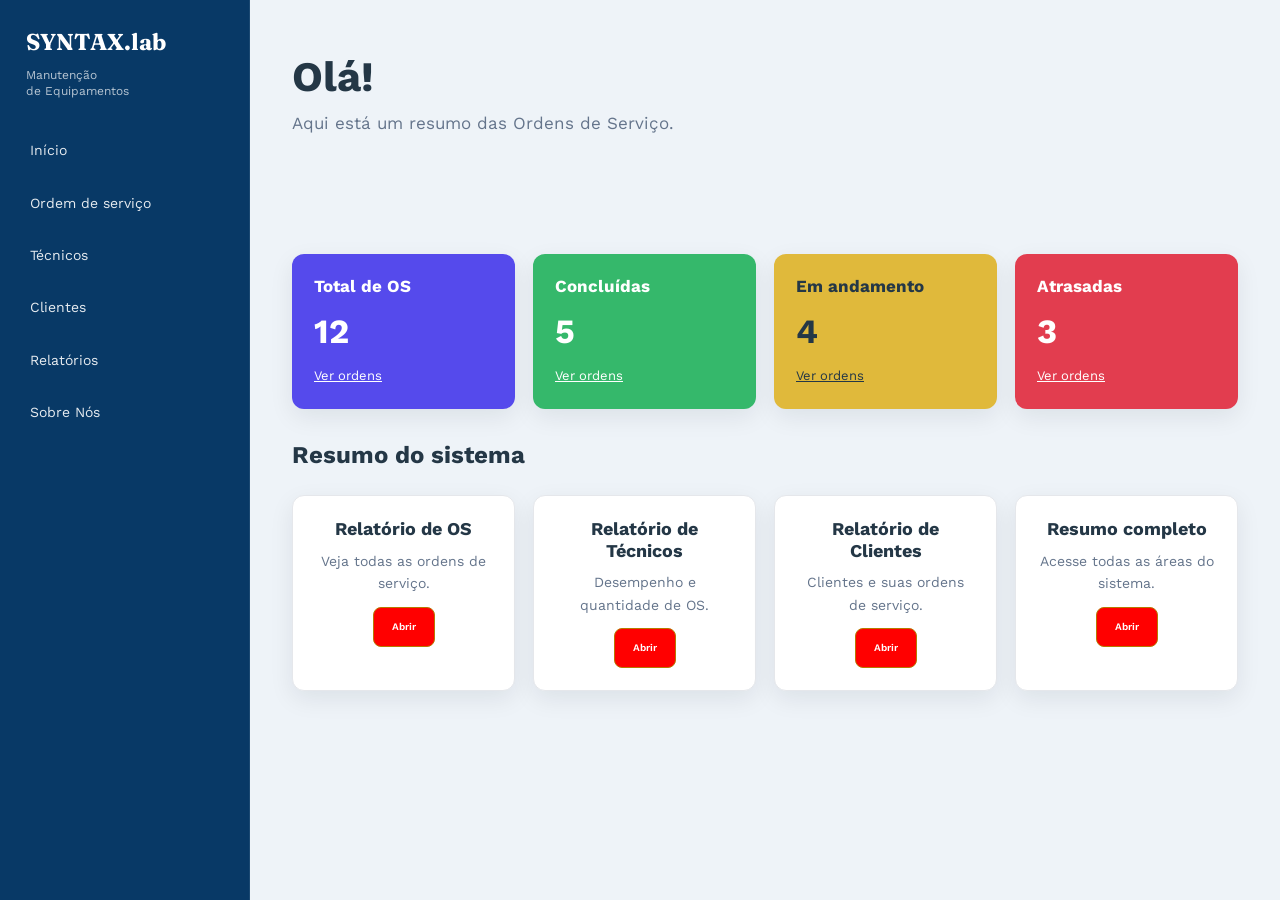
==== backend/inicio.html @ 2d95d5c1 "antes das mudanças" ====
<!DOCTYPE html>
<html lang="pt-br">
<head>
    <meta charset="UTF-8">
    <meta name="viewport" content="width=device-width, initial-scale=1.0">
    <title>SYNTAX.lab — Início</title>
    <link rel="stylesheet" href="style.css">
    <link rel="preconnect" href="https://fonts.googleapis.com">
    <link rel="preconnect" href="https://fonts.gstatic.com" crossorigin>
    <link href="https://fonts.googleapis.com/css2?family=Fraunces:ital,opsz,wght@0,9..144,100..900;1,9..144,100..900&family=Work+Sans:ital,wght@0,100..900;1,100..900&display=swap" rel="stylesheet">
</head>
<body>
<header class="topo">
    <div class="topo-conteudo">
        <nav class="menu">
            <a href="inicio.html" class="marca">SYNTAX.lab</a>
            <p>Manutenção<br>de Equipamentos</p>
            <a href="inicio.html">Início</a>
            <a href="ordem.html">Ordem de serviço</a>
            <a href="tecnicos.html">Técnicos</a>
            <a href="clientes.html">Clientes</a>
            <a href="relatorios.html">Relatórios</a>
            <a href="sobre.html">Sobre Nós</a>
        </nav>
    </div>
</header>

<section class="hero">
    <div class="hero-texto">
        <h1>Olá!</h1>
        <p>Aqui está um resumo das Ordens de Serviço.</p>
    </div>
</section>

<main>
    <section class="cards-resumo">
        <article class="card1">
            <h2>Total de OS</h2>
            <h3>12</h3>
            <a href="ordem.html">Ver ordens</a>
        </article>

        <article class="card2">
            <h2>Concluídas</h2>
            <h3>5</h3>
            <a href="ordem.html">Ver ordens</a>
        </article>

        <article class="card3">
            <h2>Em andamento</h2>
            <h3>4</h3>
            <a href="ordem.html">Ver ordens</a>
        </article>

        <article class="card4">
            <h2>Atrasadas</h2>
            <h3>3</h3>
            <a href="ordem.html">Ver ordens</a>
        </article>
    </section>

    <section class="secao-titulo">
        <h2>Resumo do sistema</h2>
    </section>

    <div class="cards">
        <article class="card">
            <h2>Relatório de OS</h2>
            <p>Veja todas as ordens de serviço.</p>
            <a href="relatorios.html" class="botao botao-contorno">Abrir</a>
        </article>

        <article class="card">
            <h2>Relatório de Técnicos</h2>
            <p>Desempenho e quantidade de OS.</p>
            <a href="tecnicos.html" class="botao botao-contorno">Abrir</a>
        </article>

        <article class="card">
            <h2>Relatório de Clientes</h2>
            <p>Clientes e suas ordens de serviço.</p>
            <a href="clientes.html" class="botao botao-contorno">Abrir</a>
        </article>

        <article class="card">
            <h2>Resumo completo</h2>
            <p>Acesse todas as áreas do sistema.</p>
            <a href="relatorios.html" class="botao botao-contorno">Abrir</a>
        </article>
    </div>
</main>

</body>
</html>
---- backend/style.css ----
/* =========================================================
   WEB-OS — ESTILO PRINCIPAL
   ========================================================= */

:root {
    --cor-texto: #243746;
    --cor-texto-suave: #64748b;
    --cor-fundo: #eef3f8;
    --cor-branco: #ffffff;

    --cor-primaria: #1794c5;
    --cor-primaria-escura: #0b6f99;
    --cor-menu: #083966;

    --cor-sucesso: #168653;
    --cor-sucesso-fundo: #d5f5e3;

    --cor-andamento: #b77900;
    --cor-andamento-fundo: #fff0c2;

    --cor-pendente: #475569;
    --cor-pendente-fundo: #e2e8f0;

    --cor-perigo: #dc3545;
    --cor-perigo-fundo: #fde2e5;

    --cor-linha: #e5e7eb;

    --sombra: 0 8px 24px rgba(15, 23, 42, 0.08);
    --sombra-hover: 0 14px 30px rgba(15, 23, 42, 0.13);

    --raio: 12px;
    --transicao: 0.2s ease;
}

/* =========================
   RESET (Corrigido o hífen para asterisco *)
   ========================= */

* {
    margin: 0;
    padding: 0;
    box-sizing: border-box;
}

html {
    scroll-behavior: smooth;
}

body {
    min-height: 100vh;
    font-family: "Work Sans", "Poppins", Arial, sans-serif;
    color: var(--cor-texto);
    background: var(--cor-fundo);
    line-height: 1.6;
    margin-left: 250px; /* Ajustado para bater certo com os 250px do .topo */
}

/* Espaçamento para a nova secção de detalhes */
.detalhes-secao {
    margin-top: 48px;
}
a {
    color: inherit;
    text-decoration: none;
}

button,
input,
select,
textarea {
    font: inherit;
}

img {
    max-width: 100%;
    display: block;
}

h1,
h2,
h3,
h4 {
    line-height: 1.2;
}

p {
    color: var(--cor-texto-suave);
}

/* =========================
   MENU LATERAL
   ========================= */

.topo {
    position: fixed;
    inset: 0 auto 0 0;
    width: 250px;
    height: 100vh;
    padding: 20px 16px;
    background: var(--cor-menu);
    color: #fff;
    border-right: 1px solid rgba(255,255,255,0.08);
    z-index: 1000;
}

.topo-conteudo {
    width: 100%;
    height: 100%;
}

.menu {
    display: flex;
    flex-direction: column;
    gap: 6px;
}

.marca {
    display: block;
    padding: 4px 10px 0;
    font-family: "Fraunces", Georgia, serif;
    font-size: 23px;
    font-weight: 700;
    color: #fff;
}

.menu > p {
    padding: 0 10px 22px;
    color: rgba(255,255,255,0.7);
    font-size: 12px;
    line-height: 1.35;
}

.menu > a:not(.marca) {
    display: block;
    padding: 12px 14px;
    border-radius: 9px;
    color: rgba(255,255,255,0.9);
    font-size: 14px;
    transition: background var(--transicao), transform var(--transicao);
}

.menu > a:not(.marca):hover {
    background: rgba(255,255,255,0.1);
    transform: translateX(4px);
}

/* =========================
   CONTEÚDO
   ========================= */

main,
.pagina {
    width: 100%;
    max-width: 1180px;
    margin: 0 auto;
    padding: 42px;
}
h5 {
    font-size: medium;
    background-color: #f5d8db;
    font-family: 'Segoe UI', Tahoma, Geneva, Verdana, sans-serif;
}
h4 {
    font-size: small;
    font-family: Cambria, Cochin, Georgia, Times, 'Times New Roman', serif;
}

.hero {
    width: 100%;
    max-width: 1180px;
    margin: 0 auto;
    padding: 52px 42px 25px;
}

.hero-texto {
    width: 100%;
}

.hero h1,
.hero h2,
.pagina > h1 {
    margin-bottom: 8px;
    font-size: clamp(28px, 4vw, 42px);
    color: var(--cor-texto);
}

.hero p,
.pagina > p {
    margin-bottom: 24px;
    font-size: 17px;
}

.secao-titulo {
    display: flex;
    align-items: center;
    justify-content: space-between;
    gap: 15px;
    margin: 30px 0 12px;
}

.secao-titulo h2,
.secao-titulo h3 {
    color: var(--cor-texto);
}

/* =========================
   BOTÕES
   ========================= */

.botao,
.botao-menu,
.entrar {
    background-color: #316950;
    display: inline-flex;
    align-items: center;
    justify-content: center;
    border: 0;
    border-radius: 8px;
    cursor: pointer;
    font-size: 10px;
    font-weight: 600;
    transition: transform var(--transicao), background var(--transicao), box-shadow var(--transicao);
}


.botao {
    padding: 11px 18px;
}

.botao:hover,
.botao-menu:hover,
.entrar:hover {
    transform: translateY(-2px);
    
}

.botao-menu {
    padding: 11px 18px;
    background: var(--cor-primaria);
    color: #fff;
    box-shadow: 0 4px 12px rgba(23,148,197,0.18);
}

.botao-menu:hover {
    background: var(--cor-primaria-escura);
}

.botao-preenchido {
    background: var(--cor-primaria);
    color: #fff;
}
.botao-contorno {
    border: 1px solid var(--cor-andamento);
    background-color: #ff0000;
    color: white;
}
.botao-claro {
    background: #e7f5fb;
    color: var(--cor-primaria-escura);
}

/* =========================
   CARDS DE RESUMO
   ========================= */

.cards-resumo {
    display: grid;
    grid-template-columns: repeat(4, minmax(0, 1fr));
    gap: 18px;
    margin: 25px 0 32px;
}

.card1,
.card2,
.card3,
.card4 {
    min-height: 155px;
    padding: 22px;
    border-radius: var(--raio);
    color: #fff;
    box-shadow: var(--sombra);
    transition: transform var(--transicao), box-shadow var(--transicao);
}

.card1 { background: #554aec; }
.card2 { background: #35b86b; }
.card3 { background: #e0b93b; color: #243746; }
.card4 { background: #e23d4f; }

.card1:hover,
.card2:hover,
.card3:hover,
.card4:hover {
    transform: translateY(-5px);
    box-shadow: var(--sombra-hover);
}

.card1 h2,
.card2 h2,
.card3 h2,
.card4 h2 {
    font-size: 17px;
    margin-bottom: 15px;
}

.card1 h3,
.card2 h3,
.card3 h3,
.card4 h3,
.card1 h4,
.card2 h4,
.card3 h4,
.card4 h4 {
    font-size: 34px;
    margin-bottom: 10px;
}

.card1 a,
.card2 a,
.card3 a,
.card4 a {
    display: inline-block;
    color: inherit;
    font-size: 13px;
    text-decoration: underline;
}

/* =========================
   CARDS DE RELATÓRIOS
   ========================= */

.cards {
    display: grid;
    grid-template-columns: repeat(4, minmax(0, 1fr));
    gap: 18px;
    width: 100%;
    margin-top: 25px;
}

.card {
    padding: 22px;
    min-height: 145px;
    background: var(--cor-branco);
    border: 1px solid var(--cor-linha);
    border-radius: var(--raio);
    text-align: center;
    box-shadow: var(--sombra);
    transition: transform var(--transicao), box-shadow var(--transicao);
}

.card:hover {
    transform: translateY(-4px);
    box-shadow: var(--sombra-hover);
}

.card h2 {
    margin-bottom: 10px;
    color: var(--cor-texto);
    font-size: 18px;
}

.card p {
    margin-bottom: 12px;
    font-size: 14px;
}

/* =========================
   BLOCO
   ========================= */

.block {
    width: 100%;
    margin: 20px 0;
    padding: 22px;
    background: var(--cor-branco);
    border: 1px solid var(--cor-linha);
    border-radius: var(--raio);
    box-shadow: var(--sombra);
}

.block h2,
.block h3 {
    margin-bottom: 16px;
}

/* =========================
   TABELAS
   ========================= */

.tabela-wrapper {
    width: 100%;
    overflow-x: auto;
}

table {
    width: 100%;
    min-width: 650px;
    border-collapse: collapse;
    background: #fff;
    overflow: hidden;
}

th {
    padding: 13px;
    background: #e8eef4;
    color: var(--cor-texto);
    text-align: left;
    font-size: 13px;
    font-weight: 700;
}

td {
    padding: 13px;
    border-bottom: 1px solid #edf0f2;
    color: #475569;
    font-size: 14px;
}

tr:last-child td {
    border-bottom: 0;
}

tr:hover td {
    background: #f8fafc;
}

/* =========================
   STATUS
   ========================= */

.andamento,
.concluida,
.pendente {
    display: inline-flex;
    align-items: center;
    padding: 5px 10px;
    border-radius: 999px;
    font-size: 12px;
    font-weight: 700;
}

.andamento {
    background: var(--cor-andamento-fundo);
    color: var(--cor-andamento);
}

.concluida {
    background: var(--cor-sucesso-fundo);
    color: var(--cor-sucesso);
}

.pendente {
    background: var(--cor-pendente-fundo);
    color: var(--cor-pendente);
}

/* =========================
   PESQUISA E FILTROS
   ========================= */

.filtros {
    display: flex;
    flex-wrap: wrap;
    gap: 12px;
    margin: 22px 0;
}

.filtros input,
.filtros select,
.pesquisa input,
.pesquisa select {
    min-height: 42px;
    padding: 9px 12px;
    border: 1px solid #d5dce3;
    border-radius: 8px;
    background: #fff;
    color: var(--cor-texto);
    outline: none;
}

.filtros input {
    flex: 1 1 320px;
}

.filtros input:focus,
.filtros select:focus {
    border-color: var(--cor-primaria);
    box-shadow: 0 0 0 3px rgba(23,148,197,0.12);
}

/* =========================
   FORMULÁRIOS
   ========================= */

.formulario {
    display: grid;
    gap: 18px;
}

.form-grid {
    display: grid;
    grid-template-columns: repeat(2, minmax(0, 1fr));
    gap: 18px;
}

.campo {
    display: flex;
    flex-direction: column;
    gap: 7px;
}

.campo label {
    color: var(--cor-texto);
    font-size: 14px;
    font-weight: 600;
}

.campo input,
.campo select,
.campo textarea {
    width: 100%;
    padding: 11px 12px;
    border: 1px solid #d5dce3;
    border-radius: 8px;
    background: #fff;
    color: var(--cor-texto);
    outline: none;
}

.campo input:focus,
.campo select:focus,
.campo textarea:focus {
    border-color: var(--cor-primaria);
    box-shadow: 0 0 0 3px rgba(23,148,197,0.12);
}

.campo textarea {
    min-height: 110px;
    resize: vertical;
}

.form-acoes {
    display: flex;
    flex-wrap: wrap;
    gap: 12px;
    margin-top: 5px;
}

.aviso {
    padding: 12px 15px;
    border-radius: 8px;
    background: #fff8df;
    border: 1px solid #f1df9d;
    color: #755b00;
    font-size: 14px;
}

/* =========================
   LOGIN
   ========================= */

.pagina-login {
    min-height: 100vh;
    margin-left: 0;
    display: grid;
    place-items: center;
    padding: 30px 18px;
    background: linear-gradient(135deg, #eef6fb, #e7edff);
}

.login-container {
    width: min(100%, 430px);
}

.login-cabecalho {
    margin-bottom: 22px;
    text-align: center;
}

.login-cabecalho h1 {
    margin-bottom: 8px;
    color: var(--cor-menu);
    font-family: "Fraunces", Georgia, serif;
    font-size: 38px;
}

.login-cabecalho p {
    max-width: none;
    font-size: 15px;
}

.login-card {
    padding: 24px;
    background: #fff;
    border: 1px solid var(--cor-linha);
    border-radius: 16px;
    box-shadow: var(--sombra-hover);
}

.login-card .formulario {
    gap: 14px;
}

.login-card .campo {
    gap: 5px;
}

.login-card .campo input,
.login-card .campo select {
    padding: 9px 11px;
}

.login-card .form-acoes {
    align-items: center;
    gap: 16px;
    margin-top: 10px;
}

.login-card .link-senha,
.login-card .login-cadastro a {
    color: var(--cor-primaria-escura);
    font-size: 13px;
    text-decoration: underline;
}

.login-card .login-cadastro {
    margin-top: 0;
    text-align: center;
    font-size: 13px;
}

.entrar {
    padding: 11px 20px;
    background: var(--cor-primaria);
    color: #fff;
}

/* =========================
   RESPONSIVIDADE
   ========================= */

@media (max-width: 1000px) {
    body {
        margin-left: 0;
    }

    .topo {
        position: relative;
        width: 100%;
        height: auto;
        padding: 14px;
    }

    .menu {
        flex-direction: row;
        flex-wrap: wrap;
        align-items: center;
    }

    .menu > p {
        display: none;
    }

    .menu > a:not(.marca) {
        padding: 9px 11px;
    }

    .marca {
        margin-right: auto;
    }

    .hero,
    main,
    .pagina {
        padding: 30px 22px;
    }

    .cards-resumo,
    .cards {
        grid-template-columns: repeat(2, minmax(0, 1fr));
    }
}

@media (max-width: 650px) {
    .hero,
    main,
    .pagina {
        padding: 24px 15px;
    }

    .menu {
        flex-direction: column;
        align-items: stretch;
    }

    .marca {
        margin-right: 0;
    }

    .menu > a:not(.marca) {
        width: 100%;
    }

    .cards-resumo,
    .cards,
    .form-grid {
        grid-template-columns: 1fr;
    }

    .filtros {
        flex-direction: column;
    }

    .filtros input,
    .filtros select,
    .botao-menu {
        width: 100%;
    }

    .form-acoes .botao,
    .form-acoes .entrar {
        width: 100%;
    }

    .login-card {
        padding: 20px;
    }
}
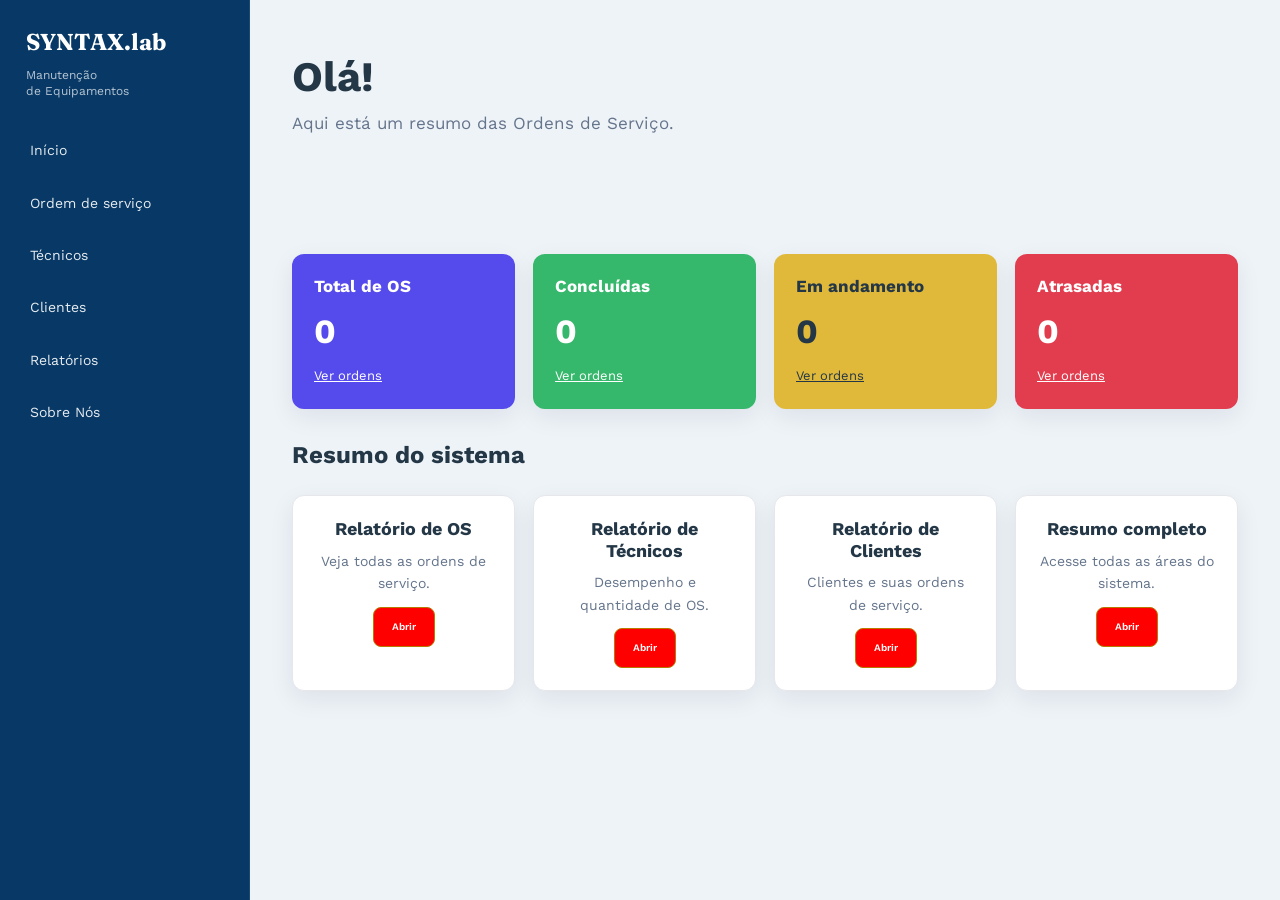
==== commit 694d84e0: "banco de dados configurado" ====
--- a/backend/inicio.html
+++ b/backend/inicio.html
@@ -34,27 +34,27 @@
 
 <main>
     <section class="cards-resumo">
-        <article class="card1">
-            <h2>Total de OS</h2>
-            <h3>12</h3>
-            <a href="ordem.html">Ver ordens</a>
+    <article class="card1">
+        <h2>Total de OS</h2>
+        <h3 id="qtdTotal">0</h3>
+        <a href="ordem.html">Ver ordens</a>
         </article>
 
         <article class="card2">
             <h2>Concluídas</h2>
-            <h3>5</h3>
+            <h3 id="qtdConcluidas">0</h3>
             <a href="ordem.html">Ver ordens</a>
         </article>
 
         <article class="card3">
             <h2>Em andamento</h2>
-            <h3>4</h3>
+            <h3 id="qtdEmAndamento">0</h3>
             <a href="ordem.html">Ver ordens</a>
         </article>
 
         <article class="card4">
             <h2>Atrasadas</h2>
-            <h3>3</h3>
+            <h3 id="qtdAtrasadas">0</h3>
             <a href="ordem.html">Ver ordens</a>
         </article>
     </section>
@@ -89,6 +89,26 @@
         </article>
     </div>
 </main>
+    <script>
+    async function carregarMetricas() {
+        try {
+            const resposta = await fetch('/api/ordens/resumo');
+            if (!resposta.ok) throw new Error('Erro ao buscar métricas');
 
+            const dados = await resposta.json();
+
+            // Atualiza os valores na tela
+            document.getElementById('qtdTotal').textContent = dados.total;
+            document.getElementById('qtdConcluidas').textContent = dados.concluidas;
+            document.getElementById('qtdEmAndamento').textContent = dados.emAndamento;
+            document.getElementById('qtdAtrasadas').textContent = dados.atrasadas;
+        } catch (erro) {
+            console.error('Falha ao carregar métricas:', erro);
+        }
+    }
+
+    // Executa ao carregar a página
+    document.addEventListener('DOMContentLoaded', carregarMetricas);
+</script>
 </body>
 </html>
--- a/backend/style.css
+++ b/backend/style.css
@@ -618,7 +618,7 @@
 }
 
 .login-card .link-senha,
-.login-card .login-cadastro a {
+.login-card .login-cadastro button {
     color: var(--cor-primaria-escura);
     font-size: 13px;
     text-decoration: underline;
@@ -626,7 +626,21 @@
 
 .login-card .login-cadastro {
     margin-top: 0;
-    text-align: center;
+    font-size: 13px;
+}
+
+.login-card .login-cadastro button {
+    padding: 0;
+    border: 0;
+    background: transparent;
+    cursor: pointer;
+    font: inherit;
+    font-weight: 600;
+}
+
+.login-feedback {
+    min-height: 1.4em;
+    color: var(--cor-perigo);
     font-size: 13px;
 }
 
@@ -634,6 +648,90 @@
     padding: 11px 20px;
     background: var(--cor-primaria);
     color: #fff;
+}
+
+.modal-cadastro {
+    width: min(430px, calc(100% - 32px));
+    max-height: calc(100vh - 32px);
+    max-height: calc(100dvh - 32px);
+    margin: auto;
+    padding: 24px;
+    overflow-y: auto;
+    overscroll-behavior: contain;
+    border: 1px solid var(--cor-linha);
+    border-radius: 12px;
+    background: #fff;
+    color: var(--cor-texto);
+    box-shadow: var(--sombra-hover);
+}
+
+.modal-cadastro::backdrop {
+    background: rgba(8, 32, 50, 0.58);
+    backdrop-filter: blur(3px);
+}
+
+.modal-cadastro .modal-cabecalho {
+    display: flex;
+    align-items: flex-start;
+    justify-content: space-between;
+    gap: 16px;
+    margin-bottom: 20px;
+}
+
+.modal-cadastro h2 {
+    margin-bottom: 5px;
+    color: var(--cor-texto);
+    font-size: 22px;
+}
+
+.modal-cadastro .modal-cabecalho p,
+.modal-cadastro .cadastro-feedback {
+    font-size: 15px;
+}
+
+.modal-cadastro .modal-fechar {
+    flex: 0 0 auto;
+    padding: 4px 8px;
+    border: 1px solid var(--cor-linha);
+    border-radius: 6px;
+    background: #fff;
+    color: var(--cor-texto);
+    cursor: pointer;
+}
+
+.modal-cadastro .formulario {
+    gap: 14px;
+}
+
+.modal-cadastro .campo input {
+    min-height: 42px;
+}
+
+.modal-cadastro .cadastro-feedback {
+    min-height: 1.4em;
+    color: var(--cor-perigo);
+}
+
+.modal-cadastro .entrar:disabled {
+    cursor: wait;
+    opacity: 0.65;
+}
+
+.modal-cadastro .botao-excluir {
+    min-height: 38px;
+    padding: 10px 14px;
+    border: 0;
+    border-radius: 8px;
+    background: var(--cor-perigo);
+    color: #fff;
+    cursor: pointer;
+    font-size: 12px;
+    font-weight: 600;
+}
+
+.modal-cadastro .botao-excluir:disabled {
+    cursor: wait;
+    opacity: 0.65;
 }
 
 /* =========================
